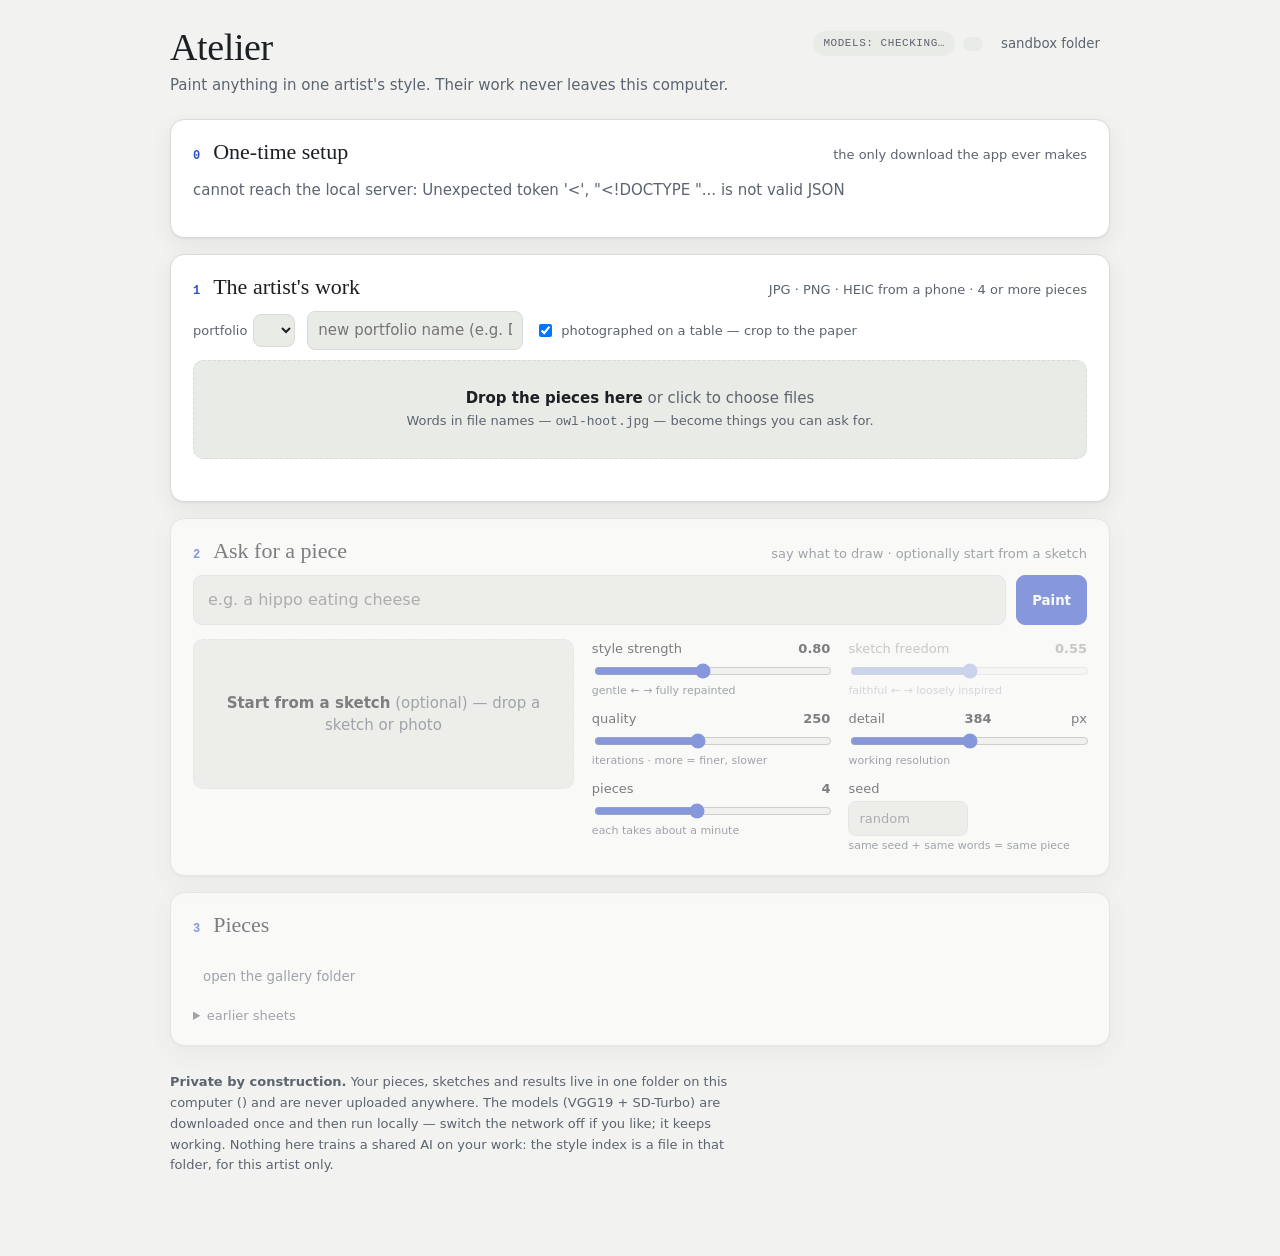
==== web/index.html @ f1af41fa "Atelier 0.1.0: desktop app (sandboxed, sketch-to-piece, sliders), neural engine (SD-Turbo + VGG19 st" ====
<!doctype html>
<html lang="en">
<head>
<meta charset="utf-8">
<meta name="viewport" content="width=device-width, initial-scale=1">
<title>Atelier</title>
<link rel="stylesheet" href="/web/app.css">
</head>
<body>
<div class="wrap">
  <header>
    <div>
      <h1>Atelier</h1>
      <p class="sub">Paint anything in one artist's style. Their work never leaves this computer.</p>
    </div>
    <div class="status" id="status">
      <span class="pill" id="pill-models">models: checking…</span>
      <span class="pill" id="pill-device"></span>
      <button class="quiet" id="open-folder" title="the one folder that holds everything">sandbox folder</button>
    </div>
  </header>

  <!-- models -->
  <section class="bench" id="b-models">
    <div class="bench-head"><span class="n">0</span><h2>One-time setup</h2><span class="hint">the only download the app ever makes</span></div>
    <p class="muted" id="models-text">Checking the pretrained models…</p>
    <div class="row"><button class="primary" id="dl" hidden>Download the models (~3 GB, once)</button></div>
    <div class="progress" id="dl-prog" hidden><i></i></div>
    <div class="log" id="dl-log"></div>
  </section>

  <!-- portfolio -->
  <section class="bench" id="b1">
    <div class="bench-head"><span class="n">1</span><h2>The artist's work</h2><span class="hint">JPG · PNG · HEIC from a phone · 4 or more pieces</span></div>
    <div class="row" style="margin-bottom:10px">
      <label>portfolio <select id="pf"></select></label>
      <input id="pf-name" placeholder="new portfolio name (e.g. Dad)" style="max-width:220px">
      <label class="check"><input type="checkbox" id="paper" checked> photographed on a table — crop to the paper</label>
    </div>
    <label class="drop" id="drop" tabindex="0">
      <input type="file" id="files" accept="image/*,.heic,.heif" multiple>
      <strong>Drop the pieces here</strong> or click to choose files<br>
      <span class="small">Words in file names — <code>owl-hoot.jpg</code> — become things you can ask for.</span>
    </label>
    <div class="progress" id="pf-prog" hidden><i></i></div>
    <div class="log" id="pf-log"></div>
    <div class="thumbs" id="thumbs"></div>
    <div class="tags" id="pf-meta"></div>
  </section>

  <!-- ask -->
  <section class="bench off" id="b2">
    <div class="bench-head"><span class="n">2</span><h2>Ask for a piece</h2><span class="hint">say what to draw · optionally start from a sketch</span></div>
    <div class="prompt">
      <input id="prompt" placeholder="e.g. a hippo eating cheese" autocomplete="off">
      <button class="primary" id="paint">Paint</button>
    </div>
    <div class="two">
      <div class="sketch-box">
        <label class="drop small-drop" id="sdrop" tabindex="0">
          <input type="file" id="sfile" accept="image/*,.heic,.heif">
          <span id="sdrop-text"><strong>Start from a sketch</strong> (optional) — drop a sketch or photo</span>
          <img id="spreview" alt="" hidden>
        </label>
        <div class="row small" id="srow" hidden>
          <label>how to use it
            <select id="smode">
              <option value="sketch">starting point — the words reinterpret it</option>
              <option value="repaint">repaint as-is — just apply the style</option>
            </select></label>
          <button class="quiet" id="sclear">remove</button>
        </div>
      </div>
      <div class="sliders">
        <label><span>style strength <b id="v-strength">0.8</b></span><input type="range" id="strength" min="0.3" max="1.4" step="0.05" value="0.8"><small>gentle ← → fully repainted</small></label>
        <label id="l-freedom"><span>sketch freedom <b id="v-freedom">0.55</b></span><input type="range" id="freedom" min="0.2" max="0.9" step="0.05" value="0.55"><small>faithful ← → loosely inspired</small></label>
        <label><span>quality <b id="v-iters">250</b></span><input type="range" id="iters" min="60" max="500" step="10" value="250"><small>iterations · more = finer, slower</small></label>
        <label><span>detail <b id="v-res">384</b>px</span><input type="range" id="res" min="256" max="512" step="64" value="384"><small>working resolution</small></label>
        <label><span>pieces <b id="v-count">4</b></span><input type="range" id="count" min="1" max="8" step="1" value="4"><small>each takes about a minute</small></label>
        <label><span>seed</span><input id="seed" placeholder="random" style="max-width:120px"><small>same seed + same words = same piece</small></label>
      </div>
    </div>
    <div class="recipe" id="recipe" hidden>
      <div class="lab"><span>how it reads you</span><span id="rmeta"></span></div>
      <div id="rchips"></div>
      <div class="why" id="rwhy"></div>
    </div>
    <div class="progress" id="p-prog" hidden><i></i></div>
    <div class="log" id="p-log"></div>
  </section>

  <!-- results -->
  <section class="bench off" id="b3">
    <div class="bench-head"><span class="n">3</span><h2>Pieces</h2><span class="hint" id="r-hint"></span></div>
    <div class="out" id="out"></div>
    <div class="row" style="margin-top:12px"><button class="quiet" id="open-gallery">open the gallery folder</button><button class="quiet" id="more" hidden>more like this</button></div>
    <details class="history"><summary>earlier sheets</summary><div class="hist" id="hist"></div></details>
  </section>

  <footer>
    <b>Private by construction.</b> Your pieces, sketches and results live in one folder on this computer (<span id="ddir"></span>) and are never uploaded anywhere. The models (VGG19 + SD-Turbo) are downloaded once and then run locally — switch the network off if you like; it keeps working. Nothing here trains a shared AI on your work: the style index is a file in that folder, for this artist only.
  </footer>
</div>
<script src="/web/app.js"></script>
</body>
</html>
---- web/app.css ----
:root {
  --bg: #F2F3F0; --surface: #FFFFFF; --surface-2: #E9EBE6; --ink: #1C1F23; --muted: #5C6470; --line: #D8DCD6;
  --accent: #2F4FCB; --accent-ink: #FFFFFF; --accent-soft: #E4E9FA; --ok: #2F7D4F; --warn: #A8601F;
  --shadow: 0 1px 2px rgba(20,24,30,.06), 0 8px 24px rgba(20,24,30,.06);
}
@media (prefers-color-scheme: dark) {
  :root { --bg: #15181C; --surface: #1E2227; --surface-2: #262B31; --ink: #E9EAE6; --muted: #9AA3AE; --line: #2E343B;
    --accent: #8196FF; --accent-ink: #0E1220; --accent-soft: #232A45; --ok: #6FBF8A; --warn: #E0A466;
    --shadow: 0 1px 2px rgba(0,0,0,.3), 0 8px 24px rgba(0,0,0,.25); }
}
* { box-sizing: border-box; }
[hidden] { display: none !important; }
body { margin: 0; background: var(--bg); color: var(--ink); font: 15px/1.5 "IBM Plex Sans", -apple-system, system-ui, "Segoe UI", sans-serif; }
.wrap { max-width: 980px; margin: 0 auto; padding: 28px 20px 80px; }
header { display: flex; align-items: flex-start; justify-content: space-between; gap: 16px; flex-wrap: wrap; margin-bottom: 22px; }
h1 { font: 500 38px/1 Georgia, "Iowan Old Style", "Palatino Linotype", serif; letter-spacing: -.01em; margin: 0; }
.sub { color: var(--muted); margin: 8px 0 0; }
.status { display: flex; gap: 8px; align-items: center; flex-wrap: wrap; }
.pill { font: 500 11px/1 ui-monospace, "SF Mono", Menlo, monospace; letter-spacing: .05em; text-transform: uppercase; color: var(--muted); background: var(--surface-2); border-radius: 999px; padding: 7px 10px; }
.pill.ok { color: var(--ok); } .pill.bad { color: var(--warn); }
.bench { background: var(--surface); border: 1px solid var(--line); border-radius: 14px; box-shadow: var(--shadow); padding: 20px 22px; margin-bottom: 16px; transition: opacity .25s; }
.bench.off { opacity: .55; pointer-events: none; }
.bench-head { display: flex; align-items: baseline; gap: 12px; margin-bottom: 12px; }
.bench-head .n { font: 600 12px/1 ui-monospace, Menlo, monospace; color: var(--accent); letter-spacing: .08em; }
.bench-head h2 { font: 500 22px/1.1 Georgia, serif; margin: 0; }
.bench-head .hint { color: var(--muted); font-size: 13px; margin-left: auto; text-align: right; }
.muted { color: var(--muted); } .small { font-size: 13px; }
.row { display: flex; gap: 12px; align-items: center; flex-wrap: wrap; }
.row label, .check { color: var(--muted); font-size: 13px; display: flex; gap: 6px; align-items: center; }
input[type=text], input:not([type]), select { font: inherit; padding: 7px 10px; border-radius: 8px; border: 1px solid var(--line); background: var(--surface-2); color: var(--ink); }
input:focus, select:focus { outline: 2px solid var(--accent); }
.drop { display: block; border: 1.5px dashed var(--line); border-radius: 10px; padding: 26px 18px; text-align: center; color: var(--muted); cursor: pointer; background: var(--surface-2); transition: border-color .15s, background .15s; }
.drop:hover, .drop.over, .drop:focus-visible { border-color: var(--accent); background: var(--accent-soft); color: var(--ink); outline: none; }
.drop strong { color: var(--ink); }
.drop input { display: none; }
.small-drop { padding: 14px; min-height: 150px; display: flex; flex-direction: column; align-items: center; justify-content: center; gap: 8px; }
.small-drop img { max-height: 160px; max-width: 100%; border-radius: 6px; }
button { font: 500 14px/1 inherit; font-family: inherit; border-radius: 9px; border: 1px solid var(--line); background: var(--surface); color: var(--ink); padding: 10px 15px; cursor: pointer; }
button:hover { border-color: var(--muted); } button:focus-visible { outline: 2px solid var(--accent); outline-offset: 2px; }
button.primary { background: var(--accent); color: var(--accent-ink); border-color: var(--accent); font-weight: 600; }
button.quiet { background: transparent; border-color: transparent; color: var(--muted); padding: 7px 9px; }
button.quiet:hover { color: var(--ink); border-color: var(--line); }
button:disabled { opacity: .5; cursor: not-allowed; }
.progress { height: 6px; background: var(--surface-2); border-radius: 3px; overflow: hidden; margin: 12px 0 6px; }
.progress i { display: block; height: 100%; width: 30%; background: var(--accent); animation: slide 1.4s ease-in-out infinite; }
@keyframes slide { 0% { margin-left: 0; width: 20%; } 50% { width: 50%; } 100% { margin-left: 100%; width: 20%; } }
.progress.done i { animation: none; width: 100%; margin: 0; }
.log { font: 400 12.5px/1.6 ui-monospace, Menlo, monospace; color: var(--muted); white-space: pre-wrap; max-height: 130px; overflow: auto; }
.thumbs { display: grid; grid-template-columns: repeat(auto-fill, minmax(76px, 1fr)); gap: 8px; margin-top: 12px; }
.thumbs img { width: 100%; aspect-ratio: 1; object-fit: cover; border-radius: 6px; border: 1px solid var(--line); display: block; }
.tags { margin-top: 10px; color: var(--muted); font-size: 13px; }
.chip { display: inline-block; background: var(--surface-2); border-radius: 999px; padding: 3px 10px; font: 500 12px/1.4 ui-monospace, Menlo, monospace; margin: 2px 4px 2px 0; color: var(--ink); }
.chip.tag { background: var(--accent-soft); color: var(--accent); } .chip.pos { color: var(--accent); } .chip.neg { color: var(--warn); } .chip.ignored { text-decoration: line-through; color: var(--muted); }
.prompt { display: flex; gap: 10px; }
.prompt input { flex: 1; font-size: 16px; padding: 12px 14px; border-radius: 9px; border: 1px solid var(--line); background: var(--surface-2); color: var(--ink); }
.two { display: grid; grid-template-columns: 1fr 1.3fr; gap: 18px; margin-top: 14px; }
@media (max-width: 760px) { .two { grid-template-columns: 1fr; } }
.sliders { display: grid; grid-template-columns: 1fr 1fr; gap: 10px 18px; }
.sliders label { display: flex; flex-direction: column; gap: 2px; font-size: 13px; color: var(--muted); }
.sliders label span { display: flex; justify-content: space-between; color: var(--ink); }
.sliders input[type=range] { accent-color: var(--accent); width: 100%; }
.sliders small { font-size: 11px; }
.recipe { margin-top: 14px; border: 1px solid var(--line); border-left: 3px solid var(--accent); border-radius: 10px; padding: 10px 14px; background: var(--surface-2); }
.recipe .lab { font: 500 11px/1 ui-monospace, Menlo, monospace; letter-spacing: .08em; text-transform: uppercase; color: var(--muted); margin-bottom: 8px; display: flex; justify-content: space-between; }
.recipe .why { color: var(--muted); font-size: 13px; margin-top: 6px; }
.out { display: grid; grid-template-columns: repeat(auto-fill, minmax(210px, 1fr)); gap: 14px; }
.piece { background: var(--surface-2); border-radius: 10px; padding: 8px; border: 1px solid transparent; }
.piece.best { border-color: var(--accent); }
.piece img { width: 100%; aspect-ratio: 1; object-fit: cover; border-radius: 6px; display: block; cursor: zoom-in; }
.piece .cap { display: flex; justify-content: space-between; gap: 8px; font: 400 11.5px/1.4 ui-monospace, Menlo, monospace; color: var(--muted); margin-top: 6px; }
.piece .cap b { color: var(--ink); font-weight: 500; }
.piece .acts { display: flex; gap: 6px; margin-top: 6px; }
.piece .acts button { font-size: 12px; padding: 5px 8px; }
.history { margin-top: 14px; } .history summary { color: var(--muted); font-size: 13px; cursor: pointer; }
.hist { display: grid; grid-template-columns: repeat(auto-fill, minmax(200px, 1fr)); gap: 10px; margin-top: 10px; }
.hist img { width: 100%; border-radius: 6px; border: 1px solid var(--line); cursor: pointer; }
footer { color: var(--muted); font-size: 13px; margin-top: 26px; line-height: 1.6; max-width: 72ch; }
.lightbox { position: fixed; inset: 0; background: rgba(0,0,0,.82); display: flex; align-items: center; justify-content: center; z-index: 9; cursor: zoom-out; }
.lightbox img { max-width: 94vw; max-height: 94vh; border-radius: 6px; }
@media (prefers-reduced-motion: reduce) { .progress i { animation: none; width: 100%; } }
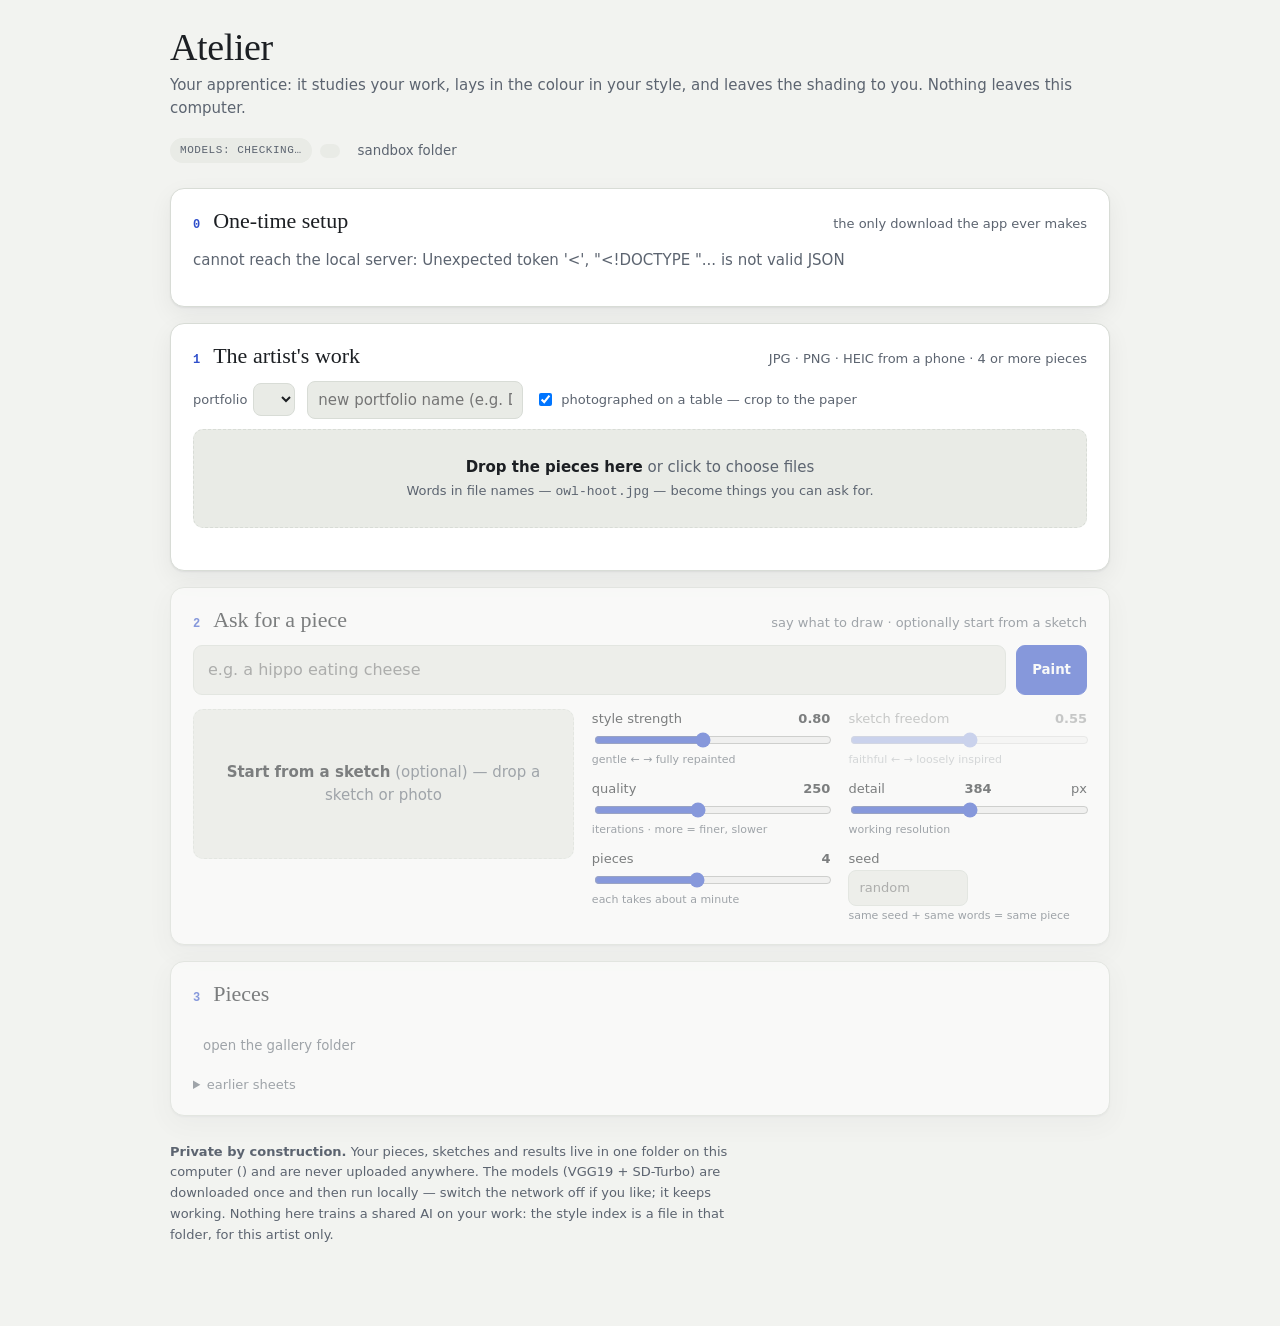
==== commit fba089a7: "site: the apprentice framing — you draw the outline, it colours in your style, you do the shading Co" ====
--- a/web/index.html
+++ b/web/index.html
@@ -11,7 +11,7 @@
   <header>
     <div>
       <h1>Atelier</h1>
-      <p class="sub">Paint anything in one artist's style. Their work never leaves this computer.</p>
+      <p class="sub">Your apprentice: it studies your work, lays in the colour in your style, and leaves the shading to you. Nothing leaves this computer.</p>
     </div>
     <div class="status" id="status">
       <span class="pill" id="pill-models">models: checking…</span>
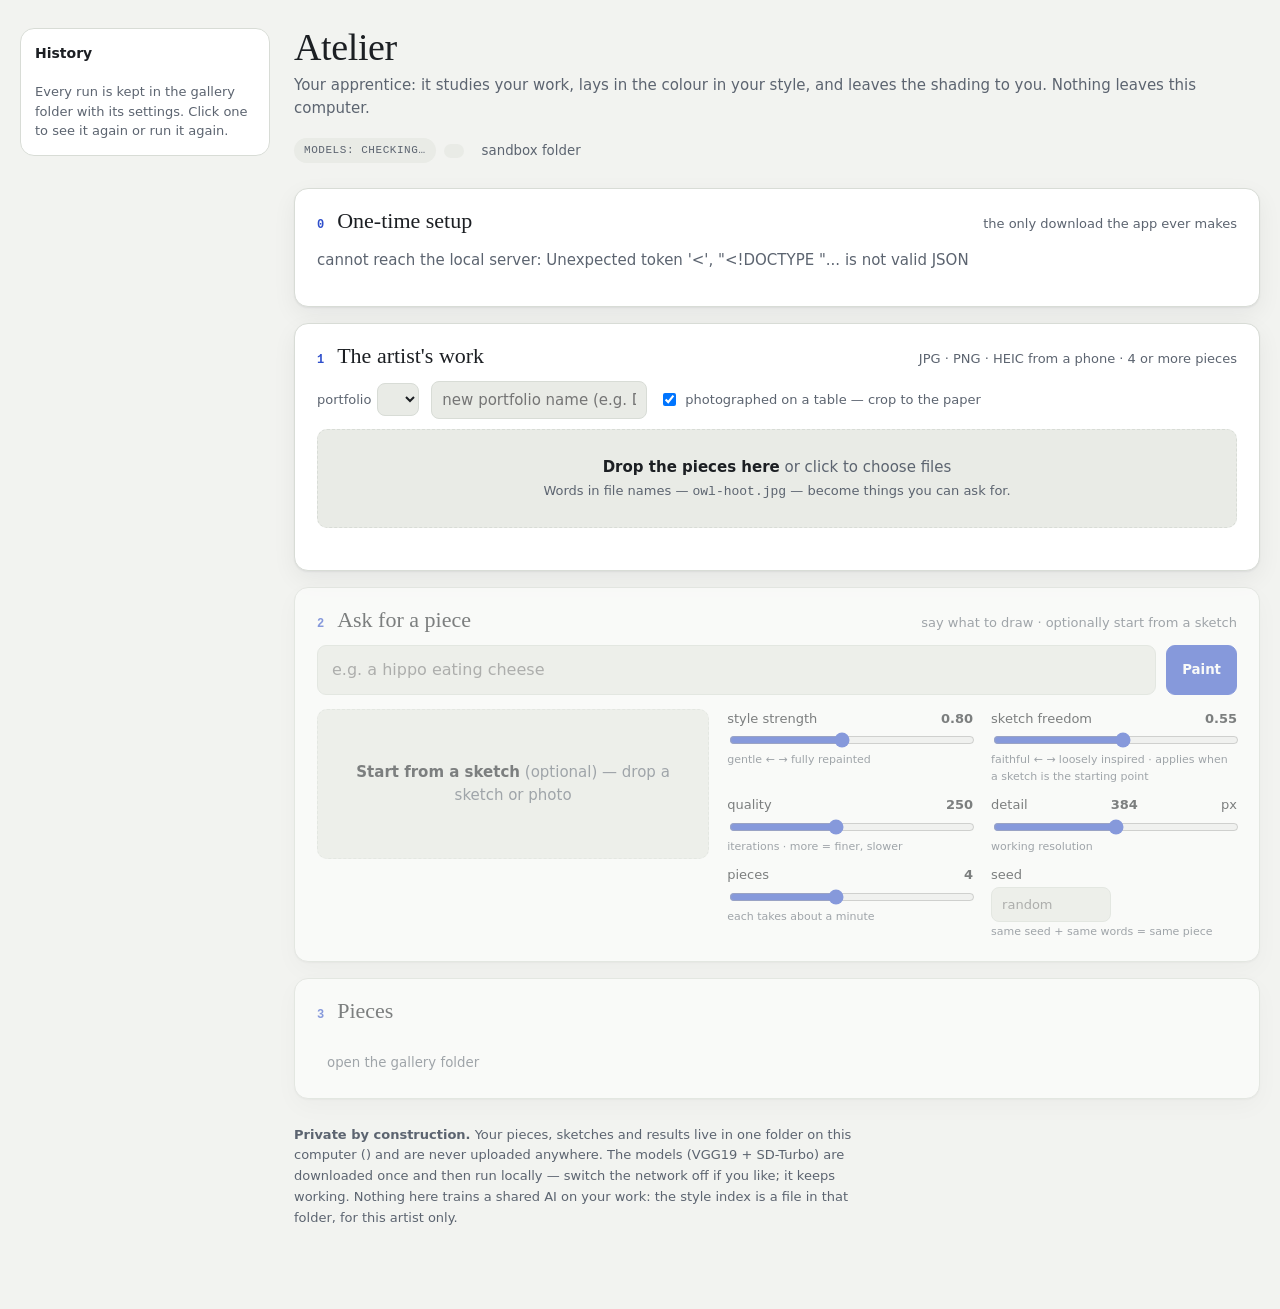
==== commit 6f626ddc: "0.1.2: run history rail (reopen · run again · load settings · delete), run records saved with every " ====
--- a/web/index.html
+++ b/web/index.html
@@ -8,6 +8,12 @@
 </head>
 <body>
 <div class="wrap">
+  <aside class="rail" id="rail">
+    <div class="rail-head"><b>History</b><span class="muted small" id="hist-count"></span></div>
+    <div class="hist" id="hist"></div>
+    <p class="muted small" style="margin:10px 0 0">Every run is kept in the gallery folder with its settings. Click one to see it again or run it again.</p>
+  </aside>
+  <main class="main">
   <header>
     <div>
       <h1>Atelier</h1>
@@ -73,7 +79,7 @@
       </div>
       <div class="sliders">
         <label><span>style strength <b id="v-strength">0.8</b></span><input type="range" id="strength" min="0.3" max="1.4" step="0.05" value="0.8"><small>gentle ← → fully repainted</small></label>
-        <label id="l-freedom"><span>sketch freedom <b id="v-freedom">0.55</b></span><input type="range" id="freedom" min="0.2" max="0.9" step="0.05" value="0.55"><small>faithful ← → loosely inspired</small></label>
+        <label id="l-freedom"><span>sketch freedom <b id="v-freedom">0.55</b></span><input type="range" id="freedom" min="0.1" max="0.95" step="0.05" value="0.55"><small>faithful ← → loosely inspired · applies when a sketch is the starting point</small></label>
         <label><span>quality <b id="v-iters">250</b></span><input type="range" id="iters" min="60" max="500" step="10" value="250"><small>iterations · more = finer, slower</small></label>
         <label><span>detail <b id="v-res">384</b>px</span><input type="range" id="res" min="256" max="512" step="64" value="384"><small>working resolution</small></label>
         <label><span>pieces <b id="v-count">4</b></span><input type="range" id="count" min="1" max="8" step="1" value="4"><small>each takes about a minute</small></label>
@@ -92,14 +98,15 @@
   <!-- results -->
   <section class="bench off" id="b3">
     <div class="bench-head"><span class="n">3</span><h2>Pieces</h2><span class="hint" id="r-hint"></span></div>
+    <div class="viewing" id="viewing" hidden><span id="viewing-text"></span><button id="run-again">run again</button><button class="quiet" id="load-settings">load its settings</button><button class="quiet" id="delete-run">delete</button></div>
     <div class="out" id="out"></div>
     <div class="row" style="margin-top:12px"><button class="quiet" id="open-gallery">open the gallery folder</button><button class="quiet" id="more" hidden>more like this</button></div>
-    <details class="history"><summary>earlier sheets</summary><div class="hist" id="hist"></div></details>
   </section>
 
   <footer>
     <b>Private by construction.</b> Your pieces, sketches and results live in one folder on this computer (<span id="ddir"></span>) and are never uploaded anywhere. The models (VGG19 + SD-Turbo) are downloaded once and then run locally — switch the network off if you like; it keeps working. Nothing here trains a shared AI on your work: the style index is a file in that folder, for this artist only.
   </footer>
+  </main>
 </div>
 <script src="/web/app.js"></script>
 </body>
--- a/web/app.css
+++ b/web/app.css
@@ -11,7 +11,19 @@
 * { box-sizing: border-box; }
 [hidden] { display: none !important; }
 body { margin: 0; background: var(--bg); color: var(--ink); font: 15px/1.5 "IBM Plex Sans", -apple-system, system-ui, "Segoe UI", sans-serif; }
-.wrap { max-width: 980px; margin: 0 auto; padding: 28px 20px 80px; }
+.wrap { max-width: 1280px; margin: 0 auto; padding: 28px 20px 80px; display: grid; grid-template-columns: 250px minmax(0, 1fr); gap: 24px; align-items: start; }
+.rail { position: sticky; top: 20px; max-height: calc(100vh - 40px); overflow: auto; background: var(--surface); border: 1px solid var(--line); border-radius: 14px; padding: 14px; }
+.rail-head { display: flex; justify-content: space-between; align-items: baseline; margin-bottom: 8px; font-size: 14px; }
+.hist { display: flex; flex-direction: column; gap: 6px; }
+.hist .day { font: 500 11px/1 ui-monospace, Menlo, monospace; letter-spacing: .06em; text-transform: uppercase; color: var(--muted); margin: 10px 0 4px; }
+.hist .run { display: grid; grid-template-columns: 44px 1fr; gap: 10px; align-items: center; padding: 6px; border-radius: 9px; border: 1px solid transparent; cursor: pointer; text-align: left; background: transparent; color: var(--ink); font: inherit; }
+.hist .run:hover { background: var(--surface-2); } .hist .run.active { border-color: var(--accent); background: var(--accent-soft); }
+.hist .run img { width: 44px; height: 44px; object-fit: cover; border-radius: 6px; border: 1px solid var(--line); }
+.hist .run b { display: block; font-weight: 500; font-size: 13px; line-height: 1.25; overflow: hidden; text-overflow: ellipsis; display: -webkit-box; -webkit-line-clamp: 2; -webkit-box-orient: vertical; }
+.hist .run small { color: var(--muted); font-size: 11px; }
+.viewing { display: flex; gap: 8px; align-items: center; flex-wrap: wrap; background: var(--accent-soft); border-radius: 9px; padding: 8px 12px; margin-bottom: 12px; font-size: 13px; color: var(--ink); }
+.viewing button { font-size: 12px; padding: 6px 10px; }
+@media (max-width: 960px) { .wrap { grid-template-columns: 1fr; } .rail { position: static; max-height: 260px; } }
 header { display: flex; align-items: flex-start; justify-content: space-between; gap: 16px; flex-wrap: wrap; margin-bottom: 22px; }
 h1 { font: 500 38px/1 Georgia, "Iowan Old Style", "Palatino Linotype", serif; letter-spacing: -.01em; margin: 0; }
 .sub { color: var(--muted); margin: 8px 0 0; }
@@ -71,9 +83,6 @@
 .piece .cap b { color: var(--ink); font-weight: 500; }
 .piece .acts { display: flex; gap: 6px; margin-top: 6px; }
 .piece .acts button { font-size: 12px; padding: 5px 8px; }
-.history { margin-top: 14px; } .history summary { color: var(--muted); font-size: 13px; cursor: pointer; }
-.hist { display: grid; grid-template-columns: repeat(auto-fill, minmax(200px, 1fr)); gap: 10px; margin-top: 10px; }
-.hist img { width: 100%; border-radius: 6px; border: 1px solid var(--line); cursor: pointer; }
 footer { color: var(--muted); font-size: 13px; margin-top: 26px; line-height: 1.6; max-width: 72ch; }
 .lightbox { position: fixed; inset: 0; background: rgba(0,0,0,.82); display: flex; align-items: center; justify-content: center; z-index: 9; cursor: zoom-out; }
 .lightbox img { max-width: 94vw; max-height: 94vh; border-radius: 6px; }
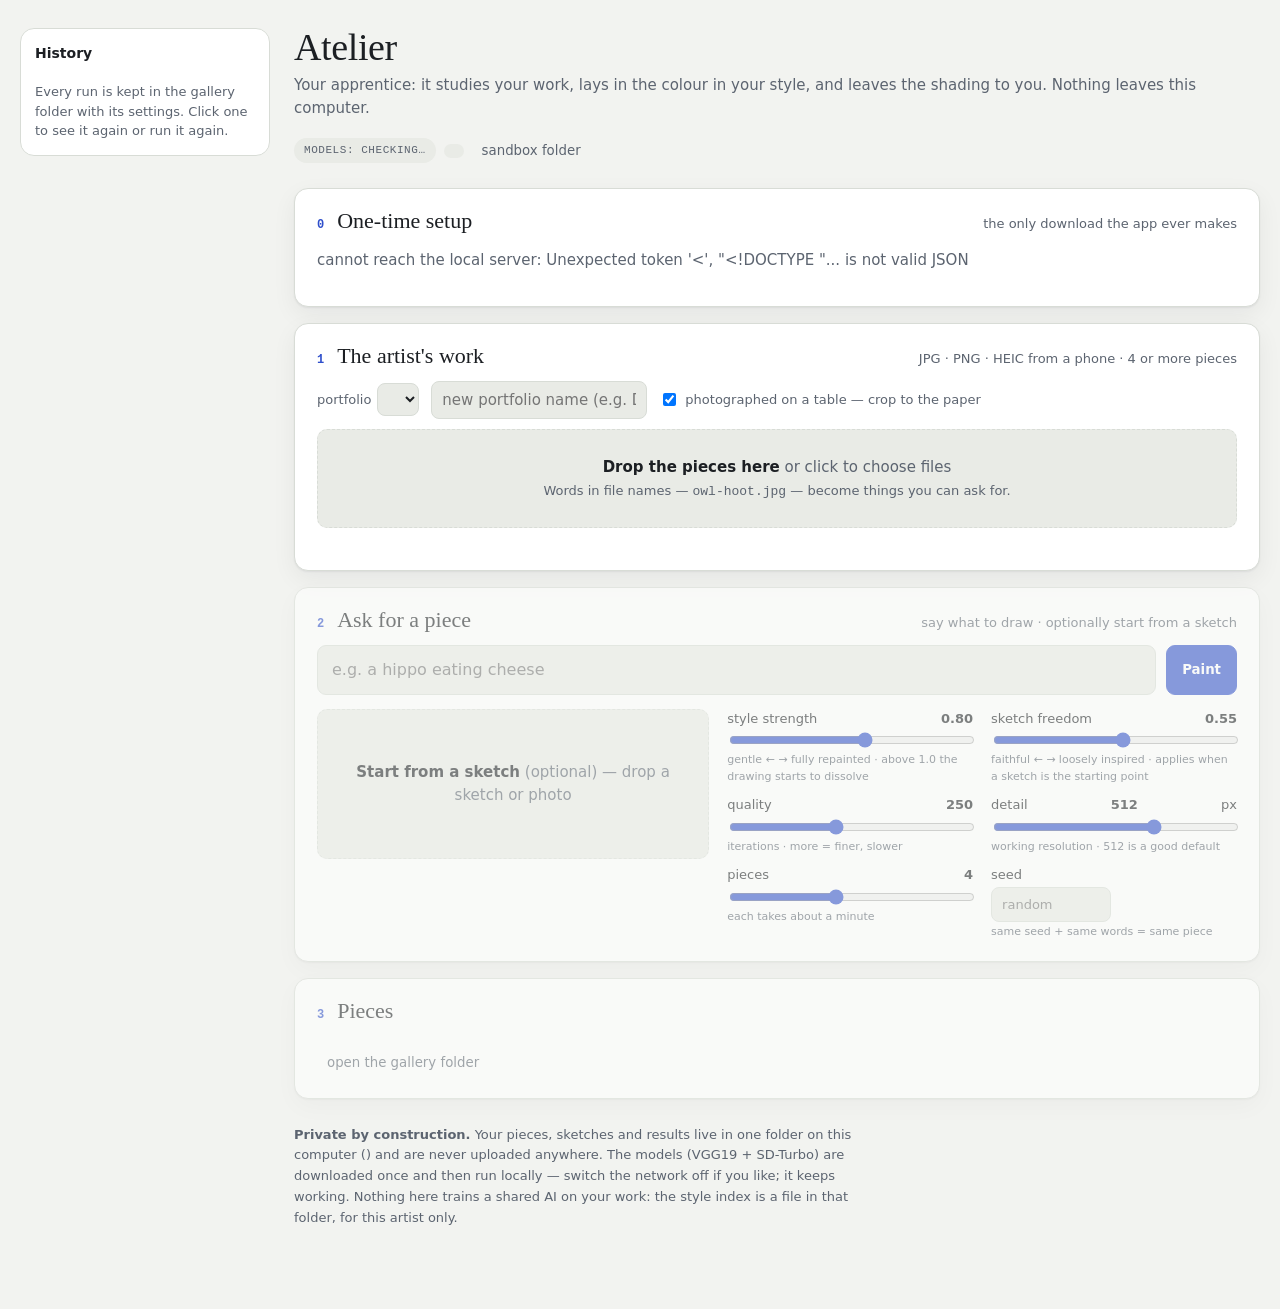
==== commit fe62e013: "0.1.3: cleaner composition — depth-weighted style layers (no hallucinated subjects), content held at" ====
--- a/web/index.html
+++ b/web/index.html
@@ -78,10 +78,10 @@
         </div>
       </div>
       <div class="sliders">
-        <label><span>style strength <b id="v-strength">0.8</b></span><input type="range" id="strength" min="0.3" max="1.4" step="0.05" value="0.8"><small>gentle ← → fully repainted</small></label>
+        <label><span>style strength <b id="v-strength">0.8</b></span><input type="range" id="strength" min="0.3" max="1.2" step="0.05" value="0.8"><small>gentle ← → fully repainted · above 1.0 the drawing starts to dissolve</small></label>
         <label id="l-freedom"><span>sketch freedom <b id="v-freedom">0.55</b></span><input type="range" id="freedom" min="0.1" max="0.95" step="0.05" value="0.55"><small>faithful ← → loosely inspired · applies when a sketch is the starting point</small></label>
         <label><span>quality <b id="v-iters">250</b></span><input type="range" id="iters" min="60" max="500" step="10" value="250"><small>iterations · more = finer, slower</small></label>
-        <label><span>detail <b id="v-res">384</b>px</span><input type="range" id="res" min="256" max="512" step="64" value="384"><small>working resolution</small></label>
+        <label><span>detail <b id="v-res">512</b>px</span><input type="range" id="res" min="256" max="640" step="64" value="512"><small>working resolution · 512 is a good default</small></label>
         <label><span>pieces <b id="v-count">4</b></span><input type="range" id="count" min="1" max="8" step="1" value="4"><small>each takes about a minute</small></label>
         <label><span>seed</span><input id="seed" placeholder="random" style="max-width:120px"><small>same seed + same words = same piece</small></label>
       </div>
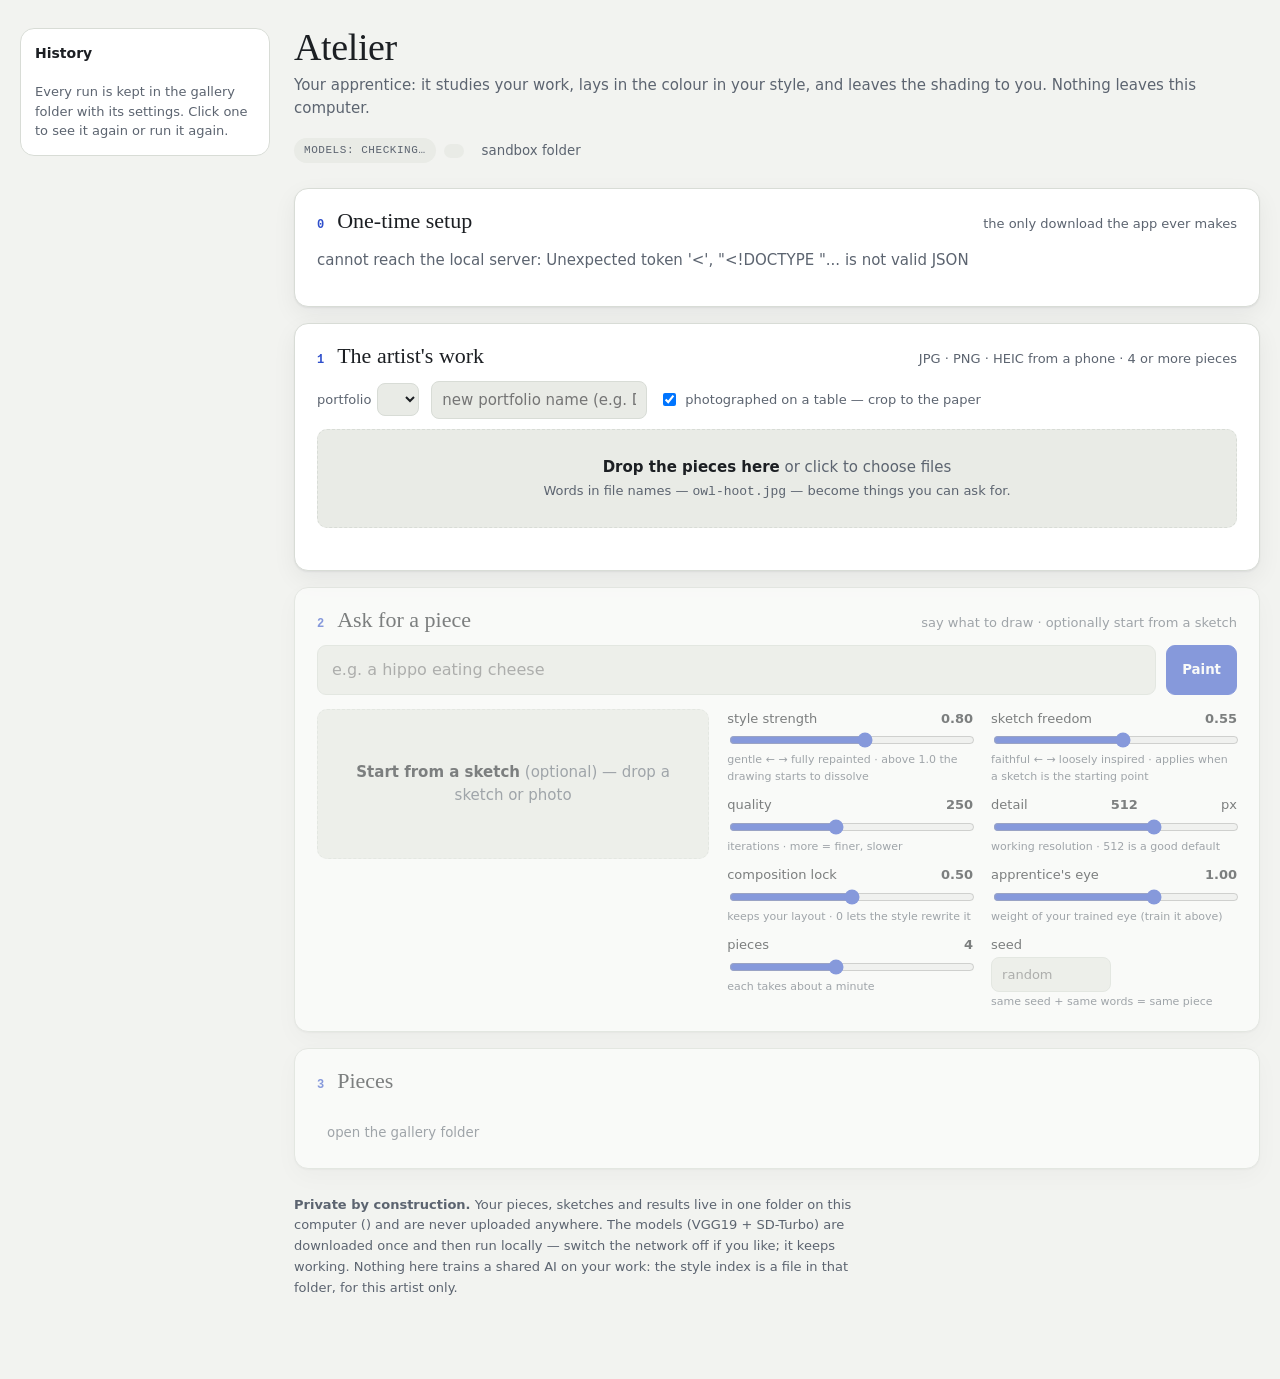
==== commit c9b0a670: "0.1.4: the apprentice's eye + sharper marks + composition lock Engine   * style statistics now come " ====
--- a/web/index.html
+++ b/web/index.html
@@ -52,6 +52,15 @@
     <div class="log" id="pf-log"></div>
     <div class="thumbs" id="thumbs"></div>
     <div class="tags" id="pf-meta"></div>
+    <div class="eye" id="eye-box" hidden>
+      <div class="eye-head">
+        <div><b>The apprentice's eye</b> <span class="muted" id="eye-state">not trained yet</span></div>
+        <button class="quiet" id="train-eye">Train on this portfolio</button>
+      </div>
+      <p class="small muted" id="eye-why">A small autoencoder trained here, on your pieces only, for a few minutes. It gives the apprentice a sense of your own paint — colours and marks it has actually seen — so the styling leans on your vocabulary instead of a generic one. Optional; nothing is uploaded.</p>
+      <div class="progress" id="eye-prog" hidden><i></i></div>
+      <div class="log" id="eye-log"></div>
+    </div>
   </section>
 
   <!-- ask -->
@@ -82,6 +91,8 @@
         <label id="l-freedom"><span>sketch freedom <b id="v-freedom">0.55</b></span><input type="range" id="freedom" min="0.1" max="0.95" step="0.05" value="0.55"><small>faithful ← → loosely inspired · applies when a sketch is the starting point</small></label>
         <label><span>quality <b id="v-iters">250</b></span><input type="range" id="iters" min="60" max="500" step="10" value="250"><small>iterations · more = finer, slower</small></label>
         <label><span>detail <b id="v-res">512</b>px</span><input type="range" id="res" min="256" max="640" step="64" value="512"><small>working resolution · 512 is a good default</small></label>
+        <label><span>composition lock <b id="v-structure">0.50</b></span><input type="range" id="structure" min="0" max="1" step="0.05" value="0.5"><small>keeps your layout · 0 lets the style rewrite it</small></label>
+        <label id="l-eye"><span>apprentice's eye <b id="v-eye">1.00</b></span><input type="range" id="eye" min="0" max="1.5" step="0.05" value="1"><small>weight of your trained eye (train it above)</small></label>
         <label><span>pieces <b id="v-count">4</b></span><input type="range" id="count" min="1" max="8" step="1" value="4"><small>each takes about a minute</small></label>
         <label><span>seed</span><input id="seed" placeholder="random" style="max-width:120px"><small>same seed + same words = same piece</small></label>
       </div>
--- a/web/app.css
+++ b/web/app.css
@@ -87,3 +87,9 @@
 .lightbox { position: fixed; inset: 0; background: rgba(0,0,0,.82); display: flex; align-items: center; justify-content: center; z-index: 9; cursor: zoom-out; }
 .lightbox img { max-width: 94vw; max-height: 94vh; border-radius: 6px; }
 @media (prefers-reduced-motion: reduce) { .progress i { animation: none; width: 100%; } }
+
+.eye { margin-top: 14px; border: 1px solid var(--line); border-left: 3px solid var(--accent); border-radius: 10px; padding: 12px 14px; background: var(--surface-2); }
+.eye-head { display: flex; align-items: center; gap: 12px; justify-content: space-between; flex-wrap: wrap; }
+.eye-head .muted { font: 400 12px/1.4 ui-monospace, Menlo, monospace; }
+.eye p { margin: 6px 0 0; max-width: 70ch; }
+.eye.trained { border-left-color: var(--ok); }
